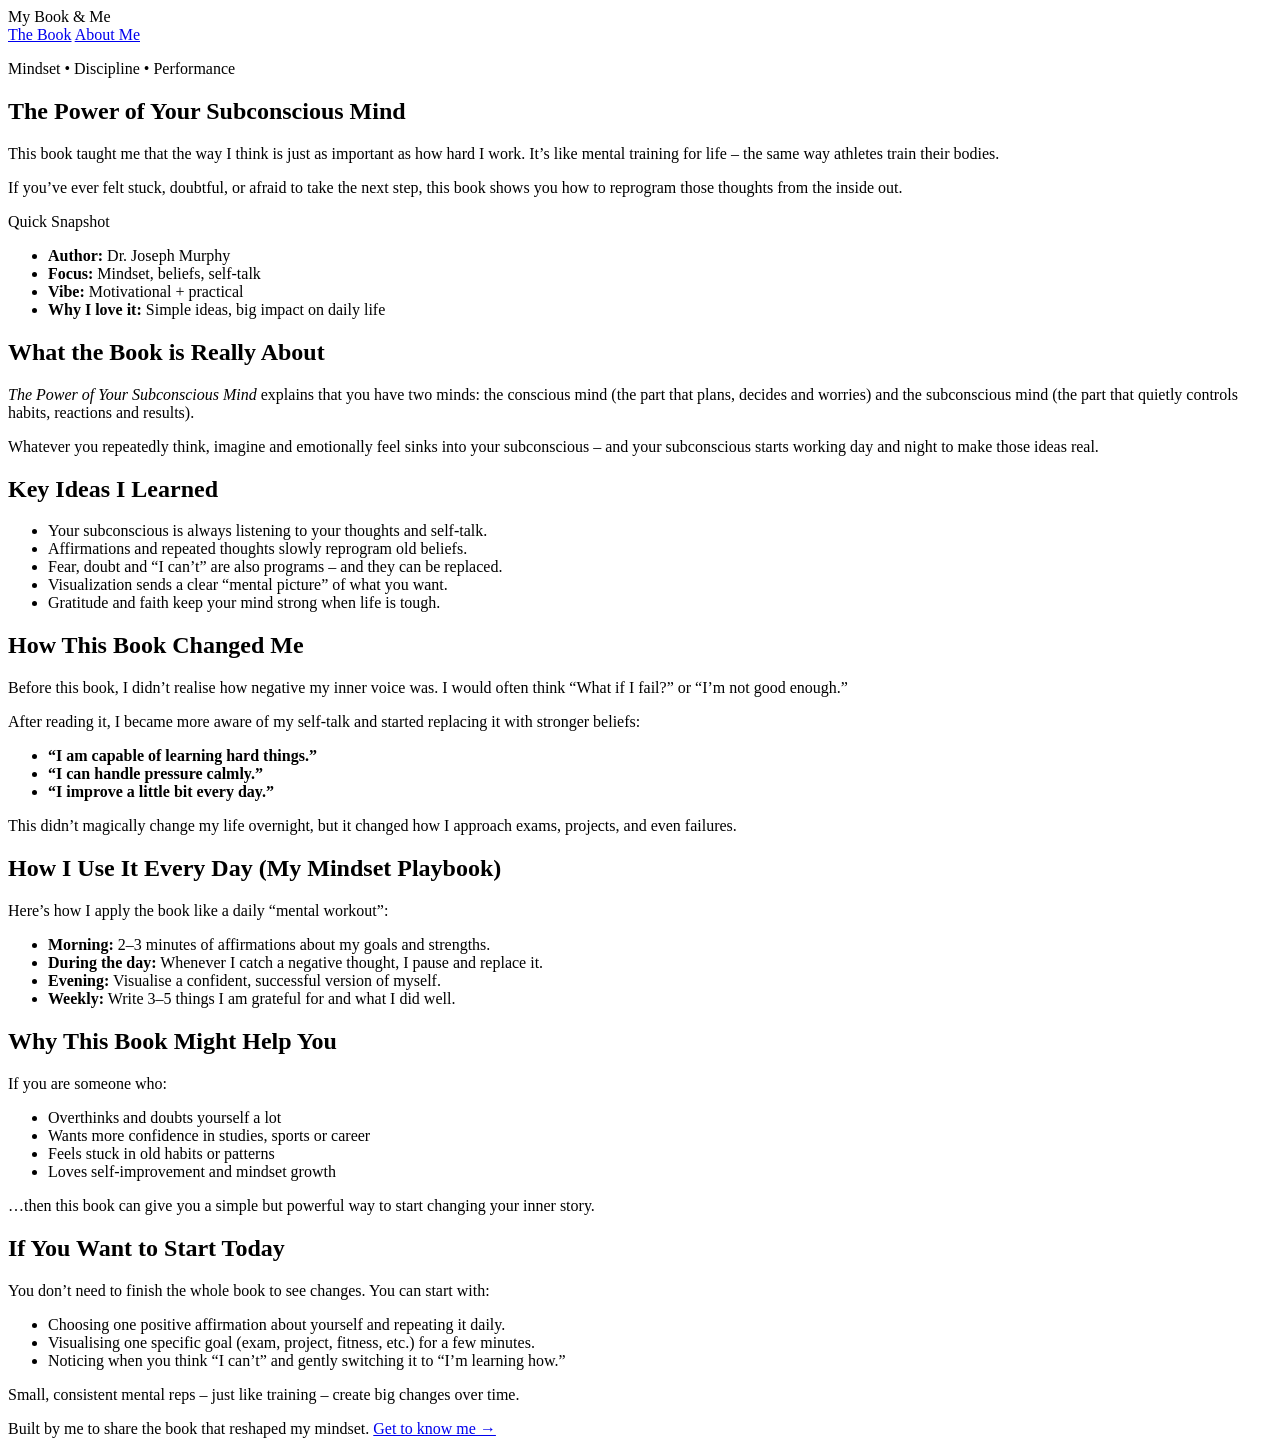
==== index.html @ 2016132b "Add files via upload" ====
<!DOCTYPE html>
<html lang="en">
<head>
  <meta charset="UTF-8" />
  <title>The Power of Your Subconscious Mind | My Favourite Book</title>
  <meta name="viewport" content="width=device-width, initial-scale=1.0" />
  <!-- Optional: Google Font -->
  <link rel="preconnect" href="https://fonts.googleapis.com">
  <link rel="preconnect" href="https://fonts.gstatic.com" crossorigin>
  <link href="https://fonts.googleapis.com/css2?family=Poppins:wght@300;400;500;600&display=swap" rel="stylesheet">
  <link rel="stylesheet" href="style.css" />
</head>
<body>
  <!-- Header / Navbar -->
  <header class="site-header">
    <div class="logo">My Book & Me</div>
    <nav class="nav">
      <a href="index.html" class="active">The Book</a>
      <a href="about-me.html">About Me</a>
    </nav>
  </header>

  <main class="container">
    <!-- HERO SECTION -->
    <section class="hero">
      <div class="hero-text">
        <p class="hero-tag">Mindset • Discipline • Performance</p>
        <h1>The Power of Your Subconscious Mind</h1>
        <p class="subtitle">
          This book taught me that the way I think is just as important as how hard I work.
          It’s like mental training for life – the same way athletes train their bodies.
        </p>
        <p class="hero-line">
          If you’ve ever felt stuck, doubtful, or afraid to take the next step,
          this book shows you how to reprogram those thoughts from the inside out.
        </p>
      </div>

      <div class="hero-side">
        <div class="hero-highlight">
          <p class="hero-label">Quick Snapshot</p>
          <ul>
            <li><strong>Author:</strong> Dr. Joseph Murphy</li>
            <li><strong>Focus:</strong> Mindset, beliefs, self-talk</li>
            <li><strong>Vibe:</strong> Motivational + practical</li>
            <li><strong>Why I love it:</strong> Simple ideas, big impact on daily life</li>
          </ul>
        </div>
      </div>
    </section>

    <!-- MAIN INFO CARDS -->
    <section class="card-grid">
      <!-- Card 1: Book Overview -->
      <article class="card">
        <h2>What the Book is Really About</h2>
        <p>
          <em>The Power of Your Subconscious Mind</em> explains that you have two minds: the conscious mind
          (the part that plans, decides and worries) and the subconscious mind (the part that quietly
          controls habits, reactions and results).
        </p>
        <p>
          Whatever you repeatedly think, imagine and emotionally feel sinks into your subconscious –
          and your subconscious starts working day and night to make those ideas real.
        </p>
      </article>

      <!-- Card 2: Key Ideas -->
      <article class="card">
        <h2>Key Ideas I Learned</h2>
        <ul class="nice-list">
          <li>Your subconscious is always listening to your thoughts and self-talk.</li>
          <li>Affirmations and repeated thoughts slowly reprogram old beliefs.</li>
          <li>Fear, doubt and “I can’t” are also programs – and they can be replaced.</li>
          <li>Visualization sends a clear “mental picture” of what you want.</li>
          <li>Gratitude and faith keep your mind strong when life is tough.</li>
        </ul>
      </article>

      <!-- Card 3: How It Changed Me -->
      <article class="card">
        <h2>How This Book Changed Me</h2>
        <p>
          Before this book, I didn’t realise how negative my inner voice was.
          I would often think “What if I fail?” or “I’m not good enough.”
        </p>
        <p>
          After reading it, I became more aware of my self-talk and started
          replacing it with stronger beliefs:
        </p>
        <ul class="nice-list">
          <li><strong>“I am capable of learning hard things.”</strong></li>
          <li><strong>“I can handle pressure calmly.”</strong></li>
          <li><strong>“I improve a little bit every day.”</strong></li>
        </ul>
        <p>
          This didn’t magically change my life overnight, but it changed how I
          approach exams, projects, and even failures.
        </p>
      </article>

      <!-- Card 4: Daily Playbook -->
      <article class="card">
        <h2>How I Use It Every Day (My Mindset Playbook)</h2>
        <p>Here’s how I apply the book like a daily “mental workout”:</p>
        <ul class="nice-list">
          <li><strong>Morning:</strong> 2–3 minutes of affirmations about my goals and strengths.</li>
          <li><strong>During the day:</strong> Whenever I catch a negative thought, I pause and replace it.</li>
          <li><strong>Evening:</strong> Visualise a confident, successful version of myself.</li>
          <li><strong>Weekly:</strong> Write 3–5 things I am grateful for and what I did well.</li>
        </ul>
      </article>

      <!-- Card 5: Why It May Help You -->
      <article class="card">
        <h2>Why This Book Might Help You</h2>
        <p>If you are someone who:</p>
        <ul class="nice-list">
          <li>Overthinks and doubts yourself a lot</li>
          <li>Wants more confidence in studies, sports or career</li>
          <li>Feels stuck in old habits or patterns</li>
          <li>Loves self-improvement and mindset growth</li>
        </ul>
        <p>
          …then this book can give you a simple but powerful way to start changing
          your inner story.
        </p>
      </article>

      <!-- Card 6: Recommended Starting Steps -->
      <article class="card">
        <h2>If You Want to Start Today</h2>
        <p>You don’t need to finish the whole book to see changes. You can start with:</p>
        <ul class="nice-list">
          <li>Choosing one positive affirmation about yourself and repeating it daily.</li>
          <li>Visualising one specific goal (exam, project, fitness, etc.) for a few minutes.</li>
          <li>Noticing when you think “I can’t” and gently switching it to “I’m learning how.”</li>
        </ul>
        <p>
          Small, consistent mental reps – just like training – create big changes over time.
        </p>
      </article>
    </section>
  </main>

  <!-- Footer -->
  <footer class="site-footer">
    <p>
      Built by me to share the book that reshaped my mindset.
      <a href="about-me.html">Get to know me →</a>
    </p>
  </footer>
</body>
</html>
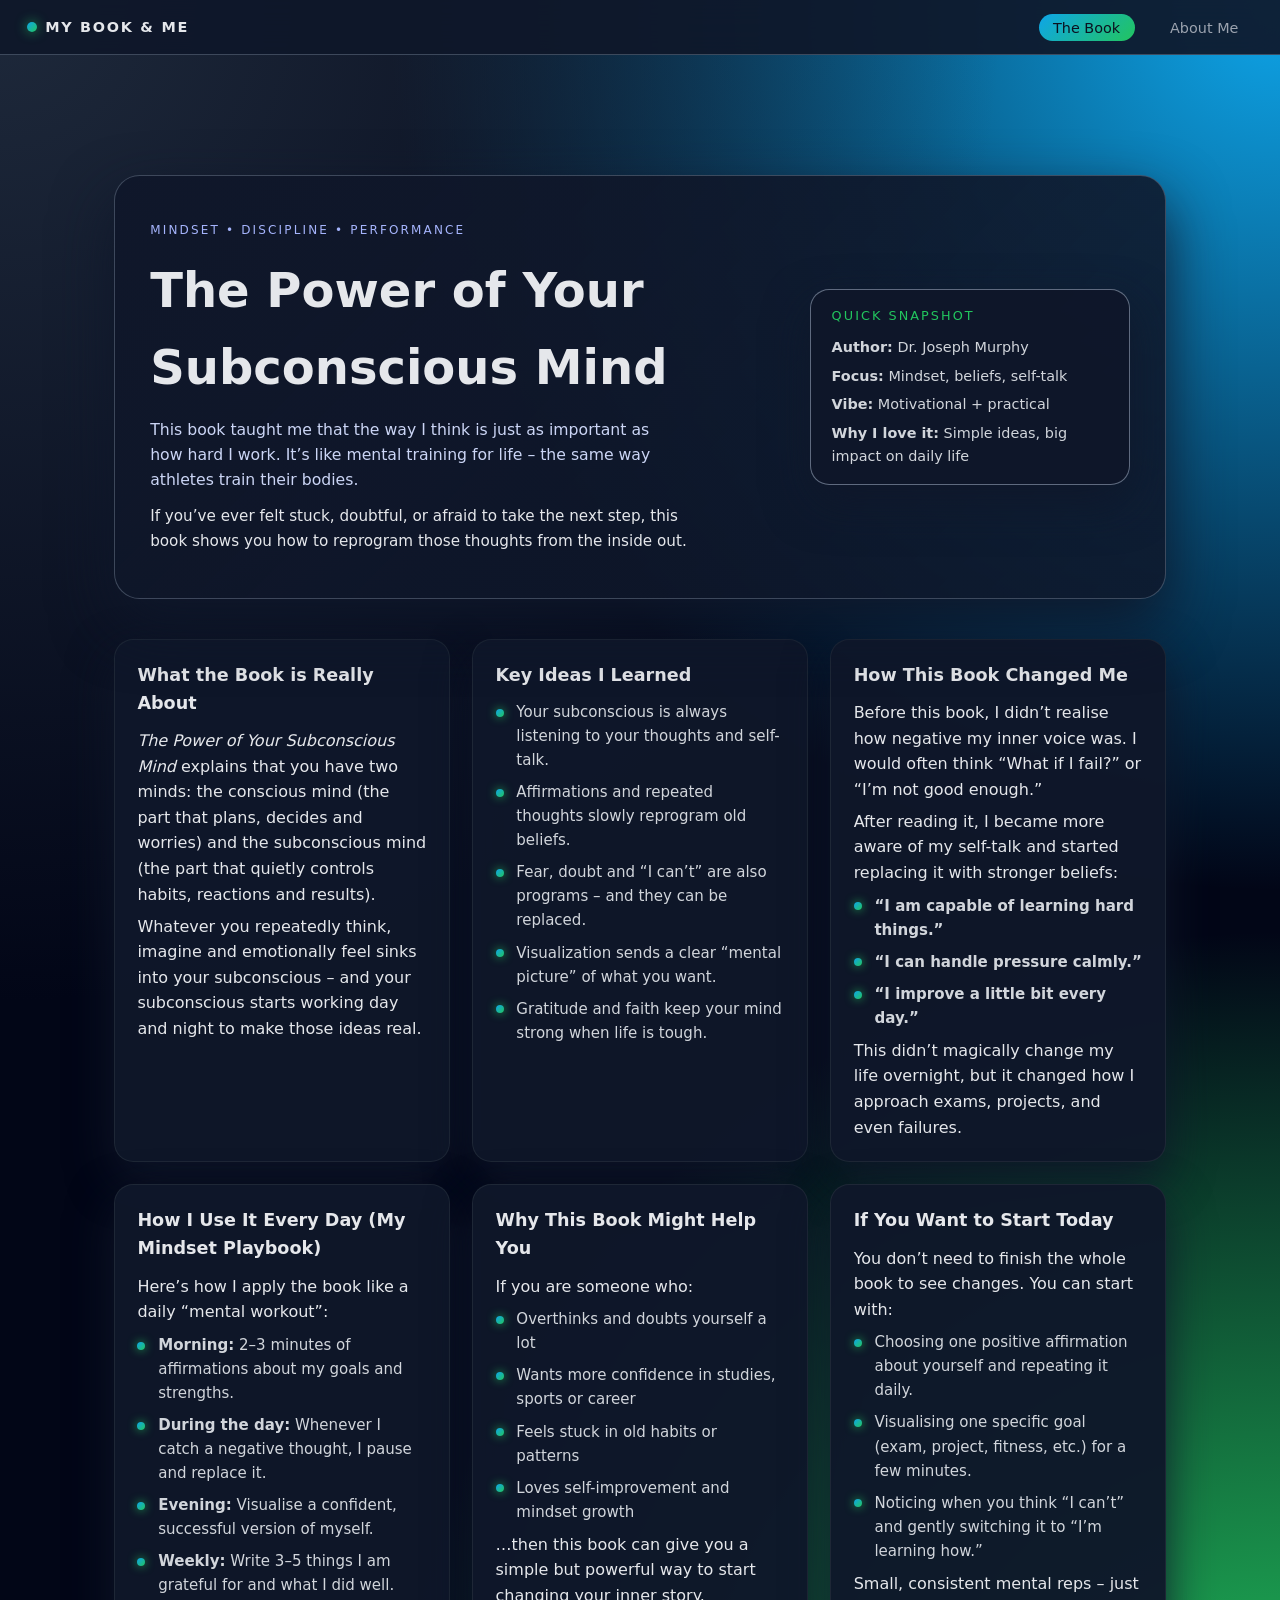
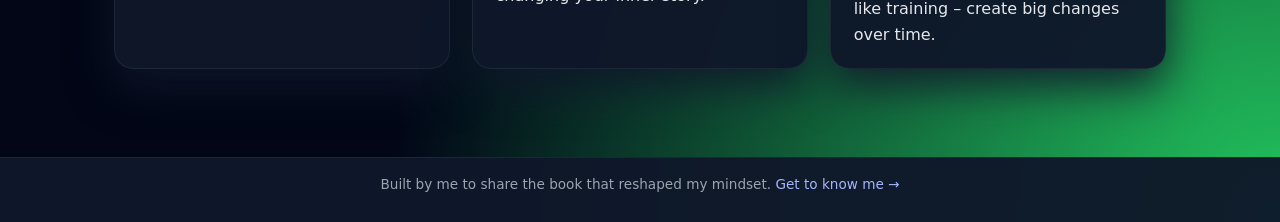
==== commit d3126c68: "Updated STYLE.CSS in index.html" ====
--- a/index.html
+++ b/index.html
@@ -8,7 +8,7 @@
   <link rel="preconnect" href="https://fonts.googleapis.com">
   <link rel="preconnect" href="https://fonts.gstatic.com" crossorigin>
   <link href="https://fonts.googleapis.com/css2?family=Poppins:wght@300;400;500;600&display=swap" rel="stylesheet">
-  <link rel="stylesheet" href="style.css" />
+  <link rel="stylesheet" href="STYLE.CSS" />
 </head>
 <body>
   <!-- Header / Navbar -->
@@ -152,3 +152,4 @@
   </footer>
 </body>
 </html>
+
--- a/STYLE.CSS
+++ b/STYLE.CSS
@@ -0,0 +1,296 @@
+/* ---------- RESET ---------- */
+* {
+  margin: 0;
+  padding: 0;
+  box-sizing: border-box;
+}
+
+/* ---------- BASE ---------- */
+body {
+  font-family: "Poppins", system-ui, -apple-system, BlinkMacSystemFont, "Segoe UI", sans-serif;
+  color: #e5e7eb;
+  line-height: 1.6;
+  /* CLASSY + SPORTY GRADIENT BACKGROUND (new colours, less dark) */
+  background:
+    radial-gradient(circle at 0% 0%, #1e293b 0, transparent 45%),
+    radial-gradient(circle at 100% 0%, #0ea5e9 0, transparent 40%),
+    radial-gradient(circle at 100% 100%, #22c55e 0, transparent 40%),
+    #020617;
+  min-height: 100vh;
+}
+
+/* Center content with breathing space */
+.container {
+  max-width: 1100px;
+  margin: 0 auto;
+  padding: 5rem 1.5rem 3rem;
+}
+
+/* ---------- HEADER / NAV ---------- */
+.site-header {
+  position: sticky;
+  top: 0;
+  z-index: 10;
+  display: flex;
+  justify-content: space-between;
+  align-items: center;
+  padding: 0.9rem 1.7rem;
+  background: rgba(15, 23, 42, 0.92);
+  backdrop-filter: blur(16px);
+  border-bottom: 1px solid rgba(148, 163, 184, 0.35);
+}
+
+.logo {
+  font-weight: 700;
+  letter-spacing: 0.12em;
+  text-transform: uppercase;
+  font-size: 0.9rem;
+}
+
+/* Sporty logo accent */
+.logo::before {
+  content: "";
+  display: inline-block;
+  width: 10px;
+  height: 10px;
+  margin-right: 8px;
+  border-radius: 999px;
+  background: linear-gradient(135deg, #0ea5e9, #22c55e);
+  box-shadow: 0 0 12px rgba(34, 197, 94, 0.8);
+}
+
+.nav a {
+  margin-left: 1rem;
+  text-decoration: none;
+  color: #9ca3af;
+  font-size: 0.9rem;
+  padding: 0.35rem 0.9rem;
+  border-radius: 999px;
+  transition: background 0.2s, color 0.2s, transform 0.15s;
+}
+
+.nav a:hover {
+  background: rgba(59, 130, 246, 0.25);
+  color: #f9fafb;
+  transform: translateY(-1px);
+}
+
+.nav a.active {
+  background: linear-gradient(135deg, #0ea5e9, #22c55e);
+  color: #0b1120;
+}
+
+/* ---------- HERO SECTION ---------- */
+.hero {
+  position: relative;
+  margin-top: 2.5rem;
+  margin-bottom: 2.5rem;
+  padding: 2.8rem 2.2rem;
+  border-radius: 1.6rem;
+  overflow: hidden;
+  border: 1px solid rgba(148, 163, 184, 0.35);
+  background:
+    linear-gradient(135deg, rgba(15, 23, 42, 0.96), rgba(15, 23, 42, 0.85));
+  box-shadow: 0 26px 60px rgba(15, 23, 42, 0.95);
+  display: grid;
+  grid-template-columns: minmax(0, 1.4fr) minmax(0, 1fr);
+  gap: 2rem;
+}
+
+/* SPORTY BACKGROUND IMAGE OVERLAY ON HERO */
+.hero::before {
+  content: "";
+  position: absolute;
+  inset: 0;
+  background-image: url("https://images.unsplash.com/photo-1517832207067-4db24a2ae47c?auto=format&fit=crop&w=1200&q=80");
+  background-size: cover;
+  background-position: center right;
+  opacity: 0.22;
+  mix-blend-mode: screen;
+  pointer-events: none;
+}
+
+.hero-text,
+.hero-side {
+  position: relative; /* keep content above overlay */
+  z-index: 1;
+}
+
+.hero-text {
+  max-width: 560px;
+}
+
+.hero-tag {
+  font-size: 0.75rem;
+  letter-spacing: 0.18em;
+  text-transform: uppercase;
+  color: #a5b4fc;
+  margin-bottom: 0.75rem;
+}
+
+.hero-text h1 {
+  font-size: clamp(2.4rem, 4vw, 3rem);
+  margin-bottom: 0.7rem;
+}
+
+.subtitle {
+  color: #cbd5f5;
+  max-width: 520px;
+  font-size: 0.98rem;
+  margin-bottom: 0.75rem;
+}
+
+.hero-line {
+  color: #e5e7eb;
+  font-size: 0.95rem;
+}
+
+/* Right side highlight box */
+.hero-side {
+  display: flex;
+  align-items: center;
+  justify-content: flex-end;
+}
+
+.hero-highlight {
+  background: rgba(15, 23, 42, 0.95);
+  border-radius: 1.2rem;
+  padding: 1rem 1.3rem;
+  border: 1px solid rgba(148, 163, 184, 0.6);
+  box-shadow: 0 18px 45px rgba(15, 23, 42, 0.9);
+  max-width: 320px;
+}
+
+.hero-label {
+  font-size: 0.8rem;
+  text-transform: uppercase;
+  letter-spacing: 0.16em;
+  color: #22c55e;
+  margin-bottom: 0.6rem;
+}
+
+.hero-highlight ul {
+  list-style: none;
+  font-size: 0.9rem;
+  color: #d1d5db;
+}
+
+.hero-highlight li + li {
+  margin-top: 0.35rem;
+}
+
+/* ---------- CARD GRID ---------- */
+.card-grid {
+  display: grid;
+  grid-template-columns: repeat(auto-fit, minmax(260px, 1fr));
+  gap: 1.4rem;
+  margin-top: 1rem;
+  margin-bottom: 2.5rem;
+}
+
+.card {
+  background: rgba(15, 23, 42, 0.96);
+  border-radius: 1.2rem;
+  padding: 1.3rem 1.4rem;
+  border: 1px solid rgba(31, 41, 55, 0.95);
+  box-shadow: 0 18px 45px rgba(15, 23, 42, 0.9);
+  transition: transform 0.2s ease, box-shadow 0.2s ease, border-color 0.2s ease;
+}
+
+.card:hover {
+  transform: translateY(-4px) translateZ(0);
+  box-shadow: 0 26px 70px rgba(15, 23, 42, 1);
+  border-color: rgba(14, 165, 233, 0.95);
+}
+
+.card h2 {
+  font-size: 1.1rem;
+  margin-bottom: 0.7rem;
+}
+
+.card p + p {
+  margin-top: 0.4rem;
+}
+
+/* ---------- LIST STYLING ---------- */
+.nice-list {
+  list-style: none;
+  margin-top: 0.5rem;
+}
+
+.nice-list li {
+  margin-bottom: 0.5rem;
+  position: relative;
+  padding-left: 1.3rem;
+  font-size: 0.94rem;
+  color: #d1d5db;
+}
+
+.nice-list li::before {
+  content: "";
+  position: absolute;
+  left: 0;
+  top: 0.55rem;
+  width: 8px;
+  height: 8px;
+  border-radius: 999px;
+  background: linear-gradient(135deg, #0ea5e9, #22c55e);
+  box-shadow: 0 0 10px rgba(34, 197, 94, 0.9);
+}
+
+/* ---------- FOOTER ---------- */
+.site-footer {
+  border-top: 1px solid rgba(31, 41, 55, 0.9);
+  padding: 1rem 1.5rem 1.6rem;
+  text-align: center;
+  color: #9ca3af;
+  font-size: 0.85rem;
+  background: rgba(15, 23, 42, 0.96);
+}
+
+.site-footer a {
+  color: #a5b4fc;
+  text-decoration: none;
+}
+
+.site-footer a:hover {
+  text-decoration: underline;
+}
+
+/* ---------- RESPONSIVE ---------- */
+@media (max-width: 900px) {
+  .hero {
+    grid-template-columns: minmax(0, 1fr);
+  }
+
+  .hero-side {
+    justify-content: flex-start;
+    margin-top: 1.5rem;
+  }
+}
+
+@media (max-width: 768px) {
+  .container {
+    padding-top: 4.5rem;
+  }
+
+  .hero {
+    padding: 2.2rem 1.6rem;
+  }
+
+  .hero::before {
+    background-position: center;
+    opacity: 0.18;
+  }
+
+  .site-header {
+    flex-direction: column;
+    align-items: flex-start;
+    gap: 0.4rem;
+  }
+
+  .nav a {
+    margin-left: 0;
+    margin-right: 0.5rem;
+  }
+}
